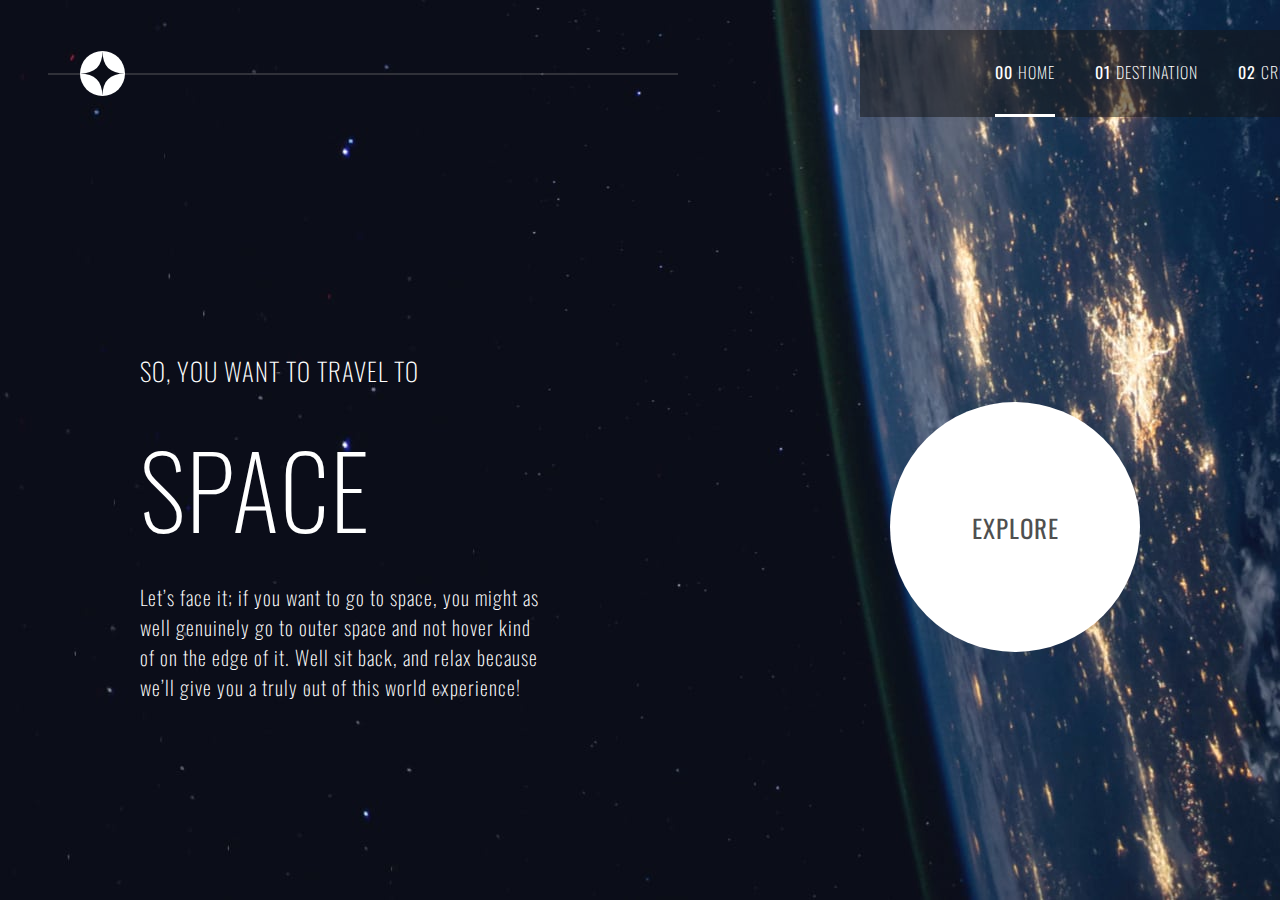
==== index.html @ d4b22b64 "paginas prontas para desktop" ====
<!DOCTYPE html>
<html lang="en">
<head>
  <meta charset="UTF-8">
  <meta name="viewport" content="width=device-width, initial-scale=1.0">

  <link rel="icon" type="image/png" sizes="32x32" href="./assets/favicon-32x32.png">
  
  <title>Frontend Mentor | Space tourism website</title>
  <link rel="stylesheet" href="css/main.css">
</head>
<body>
  <div class="conteiner-topo">
    <img src="assets/shared/logo.svg" class="img-logo">
      <div class="linha-topo">
        <hr>
      </div>
      <nav class="nav-topo">
        <div class="navs cl-w">
          <a href="index.html"><strong>00 </strong> Home</a>
        </div>
        <div class="navs">
          <a href="destination.html"><strong>01 </strong> Destination</a>
        </div>
        <div class="navs">
          <a href="crew.html"><strong>02 </strong> Crew</a>
        </div>
        <div class="navs">
          <a href="technology.html"><strong>03 </strong> Technology</a>
        </div>
      </nav>
  </div>
  <div class="conteiner-main">
    <div class="conteiner-texto">
      <h3>So, you want to travel to</h3>
      <h1>Space</h1>
      <p>Let’s face it; if you want to go to space, you might as well genuinely go to 
        outer space and not hover kind of on the edge of it. Well sit back, and relax 
        because we’ll give you a truly out of this world experience!</p>
    </div>
    <div class="explore">
      <h3>Explore</h3>
    </div>
  </div>
</body>
</html>
---- css/main.css ----
@font-face {
    font-family: 'Oswald';
    src: url("../font/Oswald-VariableFont_wght.ttf");
}
body {
    background-image: url("../assets/home/background-home-desktop.jpg");
    background-repeat: no-repeat;
    background-size: cover;
    margin: 0;
    height: 100vh;
}
body, h1, h3, p, a {
    font-weight: 100;
    color: white;
    font-family: Oswald;
    letter-spacing: 1px;
}
h1 {
    font-size: 100px;
    text-transform: uppercase;
    margin: 0px;
}
h3 {
    font-size: 25px;
}
.conteiner-topo, .nav-topo, .conteiner-main {
    display: flex;
}
.conteiner-topo {
    justify-content: space-between;
    padding: 30px 0px 0px 80px;
    align-items: center;
    width: 1600px;
    margin: 0px auto;
}
.linha-topo {
    width: 40%;
    position: absolute;
    right: 750px;
    width: 630px;
    position: absolute;
    right: 47%;
}
.nav-topo {
    gap: 40px;
    background-color: rgb(22 22 22 / 52%);
    padding: 0px 150px 0px 50px;
    width: 620px;
    justify-content: center;
}
.navs {
    padding: 30px 0px;
}
.img-logo {
    height: 45px;
    z-index: 100;
}
a {
    text-decoration: none;
    text-transform: uppercase;
}
hr {
    border: 1px solid #80808052;
}
.conteiner-main {
    max-width: 1000px;
    margin: 210px auto;
    justify-content: space-between;

}
.conteiner-texto {
    width: 400px;
}
.explore {
    height: 250px;
    width: 250px;
    background-color: white;
    border-radius: 150px;
    display: flex;
    justify-content: center;
    align-items: center;
    margin-top: 75px;
}
.explore h3 {
    color: rgba(0, 0, 0, 0.685);
    font-weight: 400;
}
h3 {
    text-transform: uppercase;
}
p {
    font-size: 20px
}
.cl-w {
    border-bottom: 3px solid white;
}
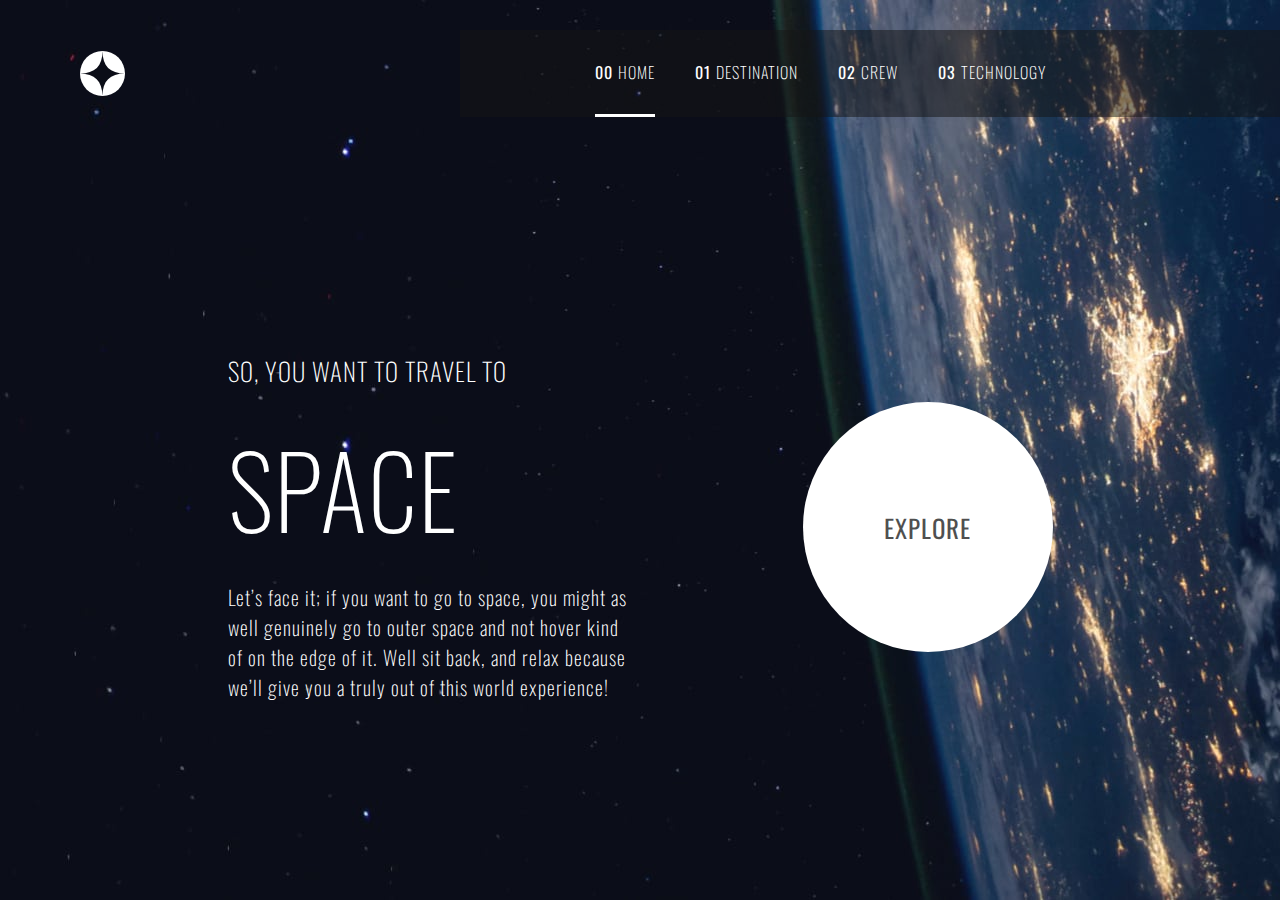
==== commit 06a074e2: "ajustes finalizados para tablet e smartphone" ====
--- a/index.html
+++ b/index.html
@@ -12,23 +12,27 @@
 <body>
   <div class="conteiner-topo">
     <img src="assets/shared/logo.svg" class="img-logo">
+    <div class="separacao-linha-nav">
       <div class="linha-topo">
         <hr>
       </div>
-      <nav class="nav-topo">
-        <div class="navs cl-w">
-          <a href="index.html"><strong>00 </strong> Home</a>
-        </div>
-        <div class="navs">
-          <a href="destination.html"><strong>01 </strong> Destination</a>
-        </div>
-        <div class="navs">
-          <a href="crew.html"><strong>02 </strong> Crew</a>
-        </div>
-        <div class="navs">
-          <a href="technology.html"><strong>03 </strong> Technology</a>
-        </div>
+      <nav class="nav-topo xnav">
+          <div class="navs cl-w">
+            <a href="index.html"><strong>00 </strong> Home</a>
+          </div>
+          <div class="navs">
+            <a href="destination.html"><strong>01 </strong> Destination</a>
+          </div>
+          <div class="navs">
+            <a href="crew.html"><strong>02 </strong> Crew</a>
+          </div>
+          <div class="navs">
+            <a href="technology.html"><strong>03 </strong> Technology</a>
+          </div>
       </nav>
+      <img src="assets/shared/icon-hamburger.svg" class="icon-hm">
+      <img src="assets/shared/icon-close.svg" class="icon-close">
+    </div>
   </div>
   <div class="conteiner-main">
     <div class="conteiner-texto">
@@ -43,4 +47,5 @@
     </div>
   </div>
 </body>
+<script rel="text/javascript" src="js/main.js"></script>
 </html>--- a/css/main.css
+++ b/css/main.css
@@ -8,6 +8,8 @@
     background-size: cover;
     margin: 0;
     height: 100vh;
+    max-width: 1600px;
+    margin: 0px auto;
 }
 body, h1, h3, p, a {
     font-weight: 100;
@@ -23,23 +25,21 @@
 h3 {
     font-size: 25px;
 }
-.conteiner-topo, .nav-topo, .conteiner-main {
+.conteiner-topo, .nav-topo, .conteiner-main, .separacao-linha-nav {
     display: flex;
+}
+.separacao-linha-nav {
+    align-items: center;
 }
 .conteiner-topo {
     justify-content: space-between;
     padding: 30px 0px 0px 80px;
     align-items: center;
-    width: 1600px;
-    margin: 0px auto;
 }
 .linha-topo {
-    width: 40%;
-    position: absolute;
-    right: 750px;
-    width: 630px;
-    position: absolute;
-    right: 47%;
+    width: 100px;
+    position: relative;
+    height: 18px;
 }
 .nav-topo {
     gap: 40px;
@@ -61,11 +61,14 @@
 }
 hr {
     border: 1px solid #80808052;
+    width: 560px;
+    position: absolute;
+    right: -32%;
 }
 .conteiner-main {
     max-width: 1000px;
     margin: 210px auto;
-    justify-content: space-between;
+    justify-content: space-around;
 
 }
 .conteiner-texto {
@@ -93,4 +96,92 @@
 }
 .cl-w {
     border-bottom: 3px solid white;
+}
+.icon-hm {
+    display: none;
+}
+.icon-close{
+    display: none;
+}
+@media (max-width: 1430px) {
+    .linha-topo {
+        display: none;
+    }
+}
+@media (max-width: 1000px) {
+    body {
+        background-image: url("../assets/home/background-home-tablet.jpg");
+    }
+    .nav-topo {
+        padding: 0px;
+    }
+    strong {
+        display: none;
+    }
+    .conteiner-topo {
+        padding: 0px 0px 0px 40px;
+    }
+    .conteiner-main {
+        display: block;
+        width: 400px;
+        margin: 140px auto;
+        text-align: center;
+    }
+    .explore {
+        margin: 70px auto 0px auto;
+    }
+    .conteiner-texto h3, .conteiner-texto p {
+        margin: 0px;
+    }
+    h1 {
+        font-size: 140px;
+    }
+    h1, p {
+        position: relative;
+        bottom: 20px;
+    }
+    h3 {
+        font-size: 20px;
+    }
+    p {
+        font-size: 16px;
+    }
+}
+@media (max-width: 700px) {
+    .xnav {
+        position: absolute;
+        display: none;
+        width: 100%;
+        left: 0px;
+        top: 0px;
+        z-index: 100;
+        text-align: center;
+        background-color: #1a1a1a;
+        padding: 55px 0px;
+    }
+    .icon-close {
+        z-index: 100;
+        position: relative;
+        bottom: 30px;
+        cursor: pointer;
+    }
+    .icon-hm {
+        height: 30px;
+        display: block;
+    }
+    .conteiner-topo {
+        padding: 40px 40px 0px 40px;
+    }
+    .navs {
+        border-bottom: 0px solid white;
+    }
+    .navs:hover {
+        background-color: #7b797921;
+    }
+    .conteiner-main {
+        margin: 40px auto;
+    }
+    h1 {
+        font-size: 120px;
+    }  
 }